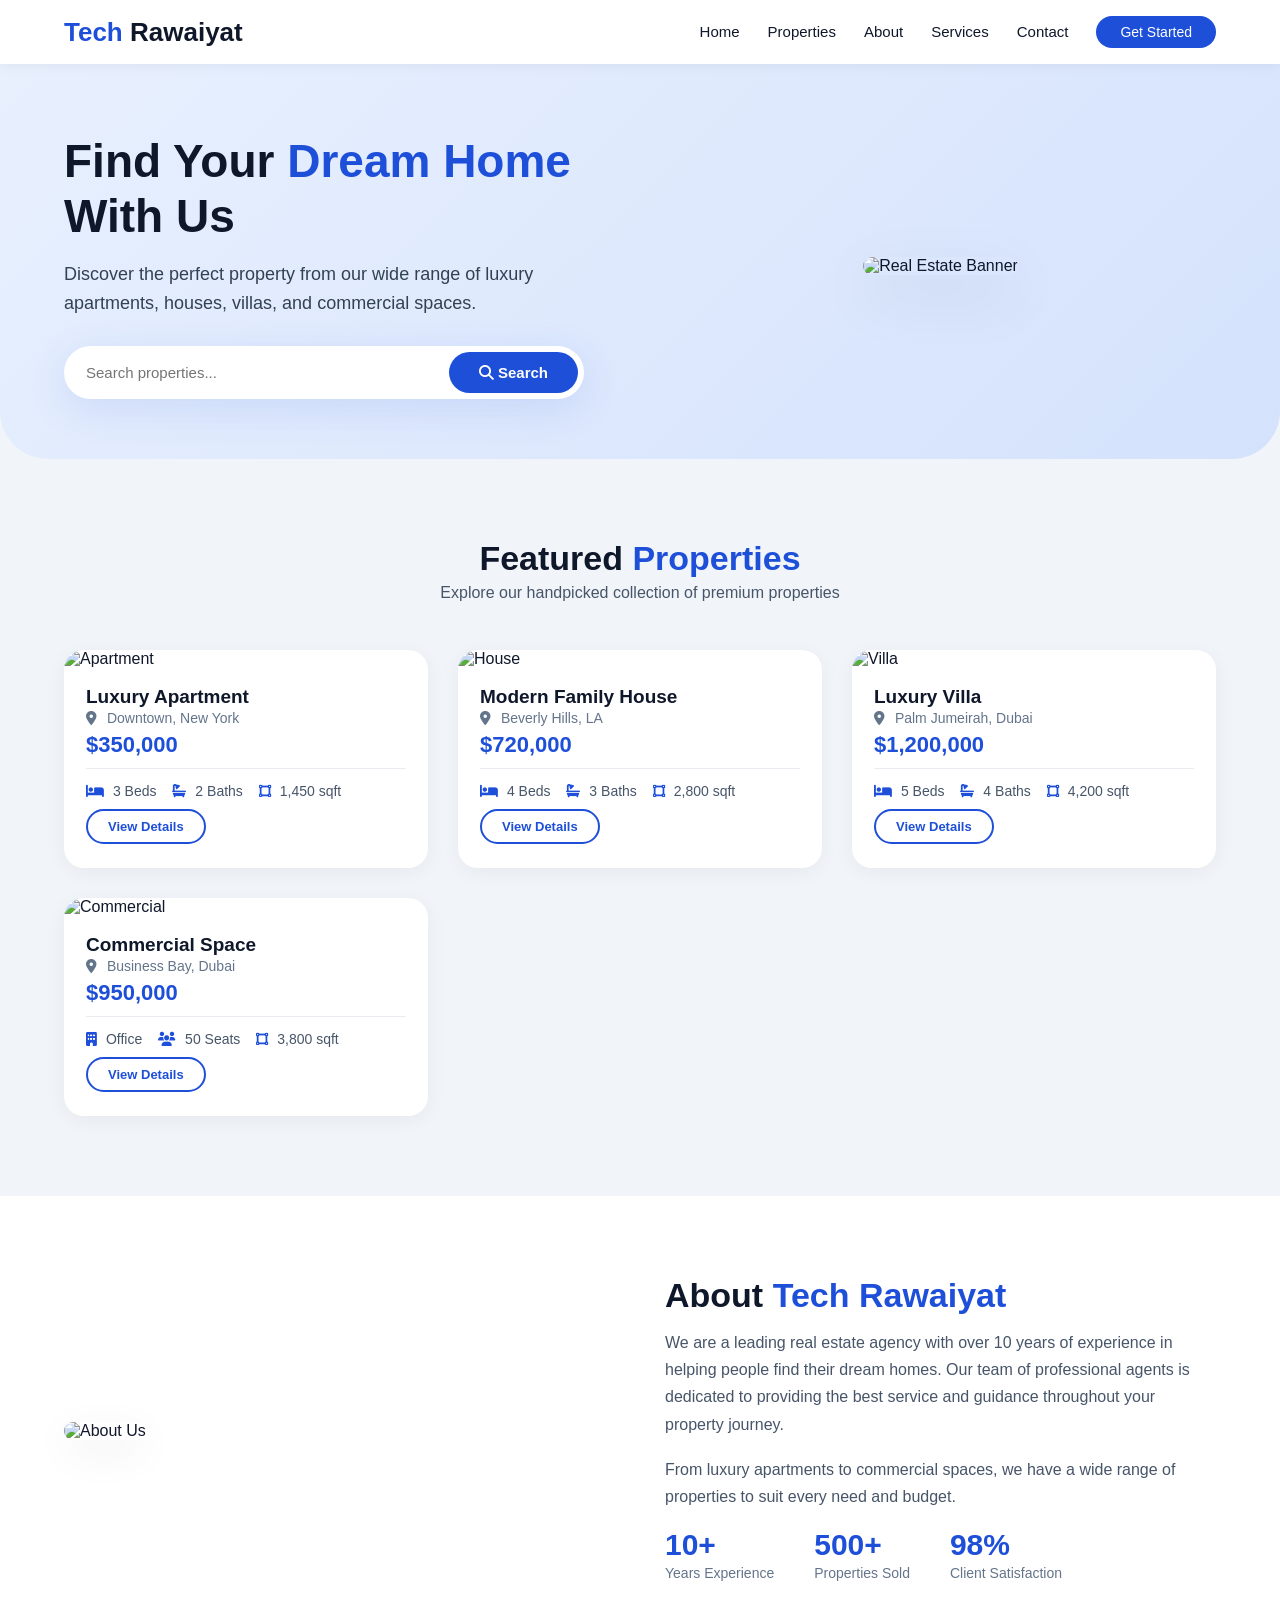
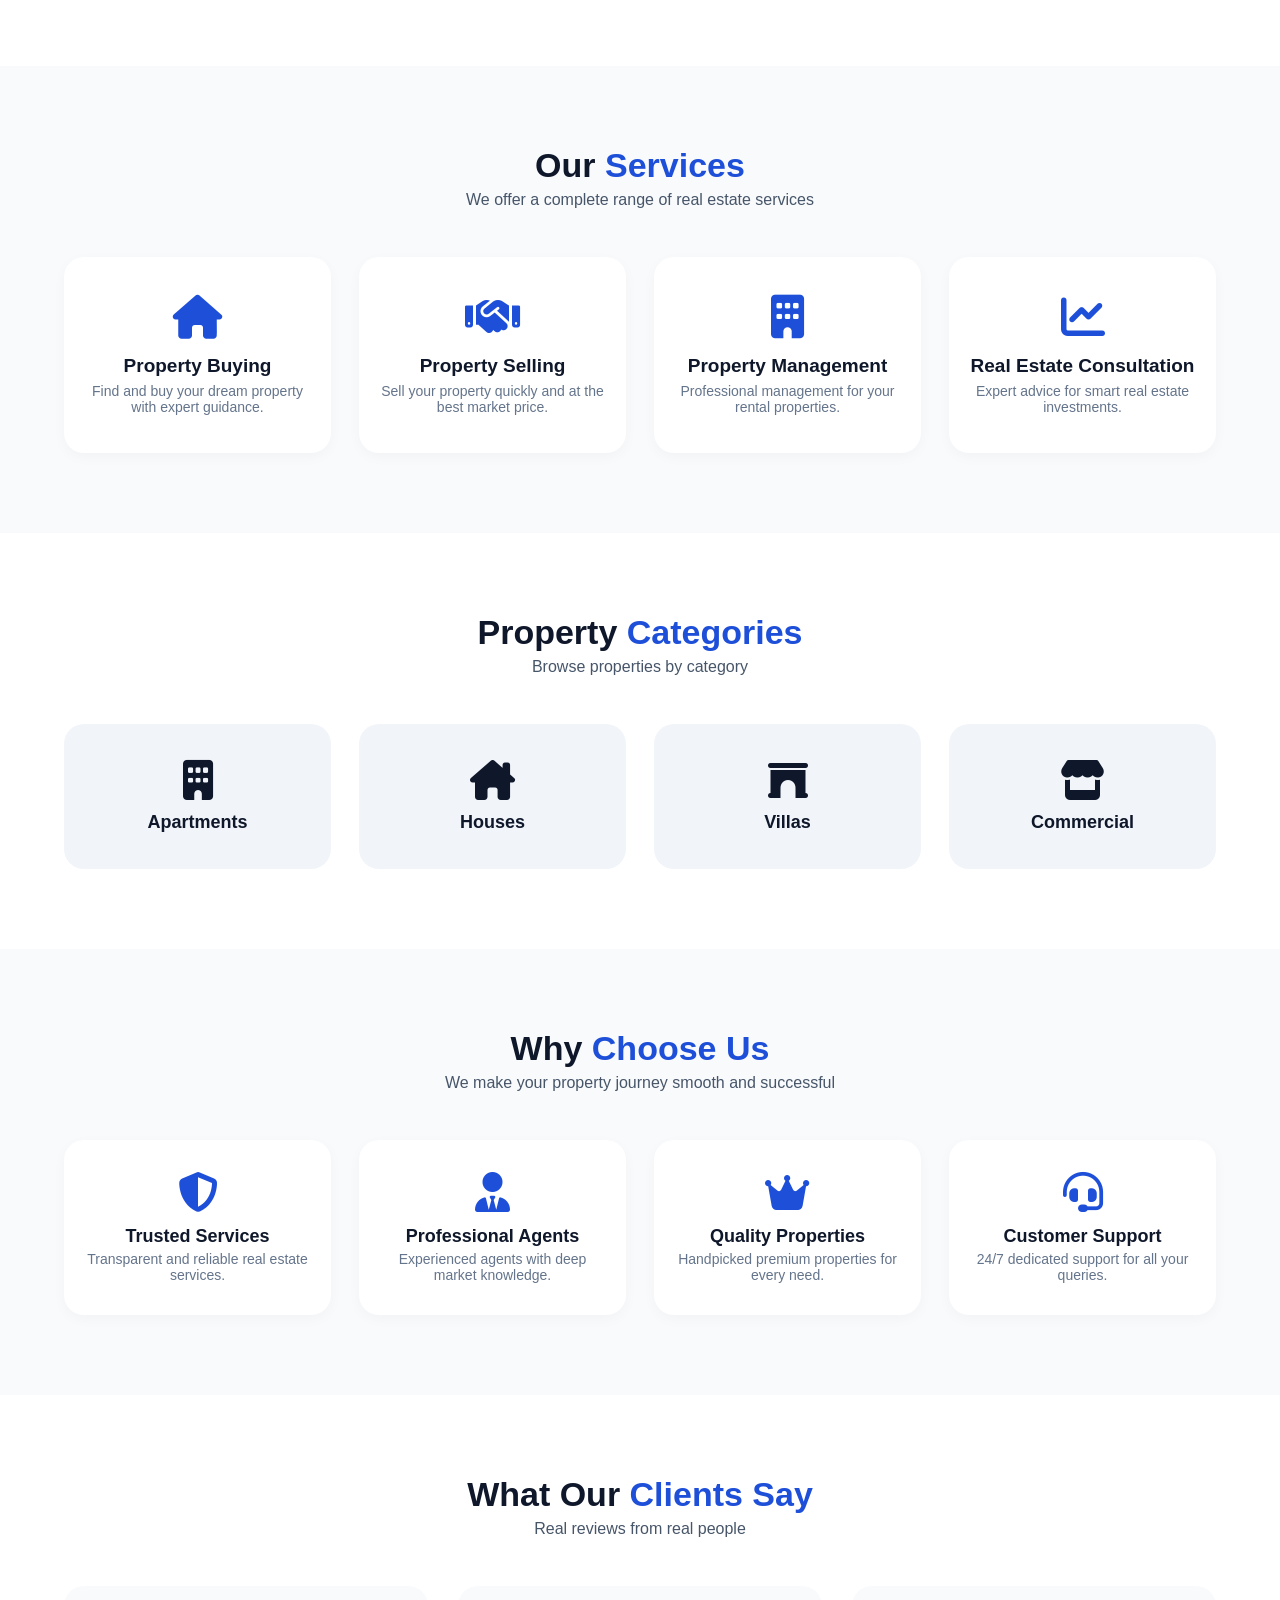
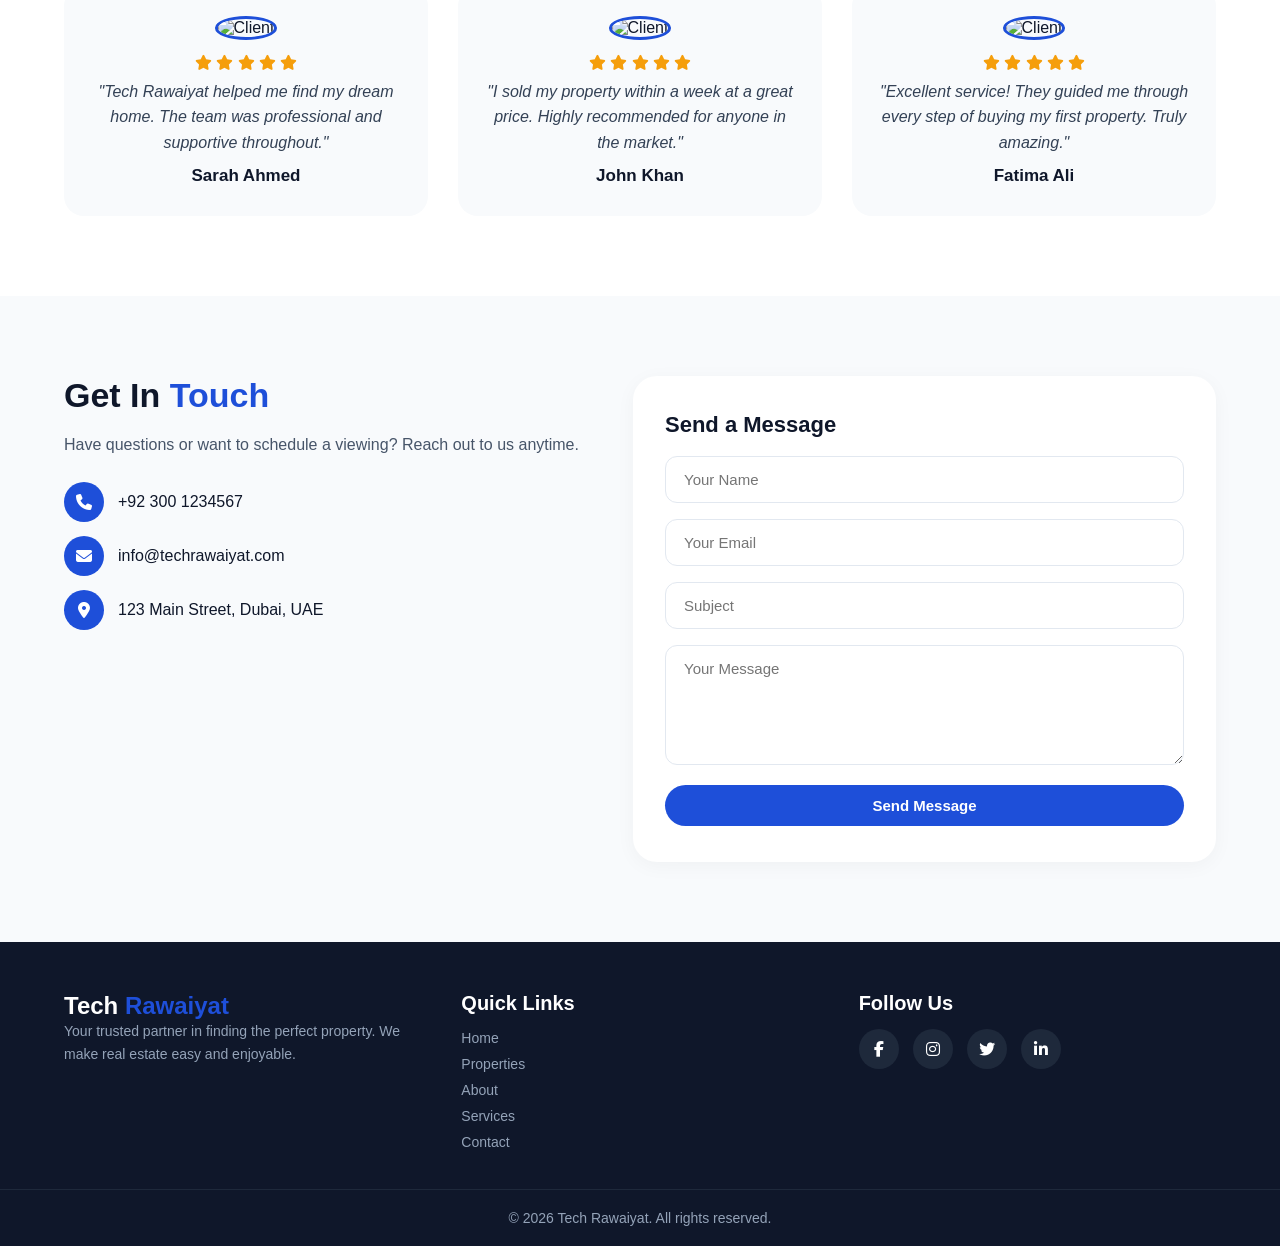
==== index.html @ 3147b2b9 "REal Estate Landing Page" ====
<!DOCTYPE html>
<html lang="en">
<head>
    <meta charset="UTF-8" />
    <meta name="viewport" content="width=device-width, initial-scale=1.0" />
    <title>Tech Rawaiyat - Real Estate</title>
    <link rel="stylesheet" href="https://cdnjs.cloudflare.com/ajax/libs/font-awesome/6.5.0/css/all.min.css" />
    <link rel="stylesheet" href="style.css" />
</head>
<body>

    <!-- ============================================================
    NAVBAR (1, 2, 3, 4)
    ============================================================ -->
    <nav class="navbar">
        <div class="container">
            <div class="logo">Tech <span>Rawaiyat</span></div>
            <div class="hamburger" onclick="toggleMenu()">
                <i class="fas fa-bars"></i>
            </div>
            <ul class="nav-links" id="navLinks">
                <li><a href="#home">Home</a></li>
                <li><a href="#properties">Properties</a></li>
                <li><a href="#about">About</a></li>
                <li><a href="#services">Services</a></li>
                <li><a href="#contact">Contact</a></li>
                <li><a href="#contact" class="btn-primary">Get Started</a></li>
            </ul>
        </div>
    </nav>

    <!-- ============================================================
    HERO SECTION (5, 6, 7, 8, 9)
    ============================================================ -->
    <section class="hero" id="home">
        <div class="container">
            <div class="hero-content">
                <h1>Find Your <span>Dream Home</span> With Us</h1>
                <p>Discover the perfect property from our wide range of luxury apartments, houses, villas, and commercial spaces.</p>
                <div class="hero-search">
                    <input type="text" placeholder="Search properties..." />
                    <button class="btn-primary"><i class="fas fa-search"></i> Search</button>
                </div>
            </div>
            <div class="hero-image">
                <img src="https://images.pexels.com/photos/106399/pexels-photo-106399.jpeg?w=600" alt="Real Estate Banner" />
            </div>
        </div>
    </section>

    <!-- ============================================================
    FEATURED PROPERTIES (10, 11, 12, 13, 14, 15, 16, 17)
    ============================================================ -->
    <section class="properties" id="properties">
        <div class="container">
            <div class="section-title">
                <h2>Featured <span>Properties</span></h2>
                <p>Explore our handpicked collection of premium properties</p>
            </div>
            <div class="property-grid">

                <div class="property-card">
                    <img src="https://images.pexels.com/photos/2587054/pexels-photo-2587054.jpeg?w=400" alt="Apartment" />
                    <div class="info">
                        <h3>Luxury Apartment</h3>
                        <p class="location"><i class="fas fa-map-marker-alt"></i> Downtown, New York</p>
                        <p class="price">$350,000</p>
                        <div class="details">
                            <span><i class="fas fa-bed"></i> 3 Beds</span>
                            <span><i class="fas fa-bath"></i> 2 Baths</span>
                            <span><i class="fas fa-vector-square"></i> 1,450 sqft</span>
                        </div>
                        <a href="#" class="btn-details">View Details</a>
                    </div>
                </div>

                <div class="property-card">
                    <img src="https://images.pexels.com/photos/280221/pexels-photo-280221.jpeg?w=400" alt="House" />
                    <div class="info">
                        <h3>Modern Family House</h3>
                        <p class="location"><i class="fas fa-map-marker-alt"></i> Beverly Hills, LA</p>
                        <p class="price">$720,000</p>
                        <div class="details">
                            <span><i class="fas fa-bed"></i> 4 Beds</span>
                            <span><i class="fas fa-bath"></i> 3 Baths</span>
                            <span><i class="fas fa-vector-square"></i> 2,800 sqft</span>
                        </div>
                        <a href="#" class="btn-details">View Details</a>
                    </div>
                </div>

                <div class="property-card">
                    <img src="https://images.pexels.com/photos/2473180/pexels-photo-2473180.jpeg?w=400" alt="Villa" />
                    <div class="info">
                        <h3>Luxury Villa</h3>
                        <p class="location"><i class="fas fa-map-marker-alt"></i> Palm Jumeirah, Dubai</p>
                        <p class="price">$1,200,000</p>
                        <div class="details">
                            <span><i class="fas fa-bed"></i> 5 Beds</span>
                            <span><i class="fas fa-bath"></i> 4 Baths</span>
                            <span><i class="fas fa-vector-square"></i> 4,200 sqft</span>
                        </div>
                        <a href="#" class="btn-details">View Details</a>
                    </div>
                </div>

                <div class="property-card">
                    <img src="https://images.pexels.com/photos/2860705/pexels-photo-2860705.jpeg?w=400" alt="Commercial" />
                    <div class="info">
                        <h3>Commercial Space</h3>
                        <p class="location"><i class="fas fa-map-marker-alt"></i> Business Bay, Dubai</p>
                        <p class="price">$950,000</p>
                        <div class="details">
                            <span><i class="fas fa-building"></i> Office</span>
                            <span><i class="fas fa-users"></i> 50 Seats</span>
                            <span><i class="fas fa-vector-square"></i> 3,800 sqft</span>
                        </div>
                        <a href="#" class="btn-details">View Details</a>
                    </div>
                </div>

            </div>
        </div>
    </section>

    <!-- ============================================================
    ABOUT US (18, 19, 20, 21)
    ============================================================ -->
    <section class="about" id="about">
        <div class="container">
            <div class="about-image">
                <img src="https://images.pexels.com/photos/106399/pexels-photo-106399.jpeg?w=600" alt="About Us" />
            </div>
            <div class="about-content">
                <h2>About <span>Tech Rawaiyat</span></h2>
                <p>We are a leading real estate agency with over 10 years of experience in helping people find their dream homes. Our team of professional agents is dedicated to providing the best service and guidance throughout your property journey.</p>
                <p>From luxury apartments to commercial spaces, we have a wide range of properties to suit every need and budget.</p>
                <div class="about-stats">
                    <div>
                        <h3>10+</h3>
                        <p>Years Experience</p>
                    </div>
                    <div>
                        <h3>500+</h3>
                        <p>Properties Sold</p>
                    </div>
                    <div>
                        <h3>98%</h3>
                        <p>Client Satisfaction</p>
                    </div>
                </div>
            </div>
        </div>
    </section>

    <!-- ============================================================
    SERVICES (22, 23, 24, 25, 26)
    ============================================================ -->
    <section class="services" id="services">
        <div class="container">
            <div class="section-title">
                <h2>Our <span>Services</span></h2>
                <p>We offer a complete range of real estate services</p>
            </div>
            <div class="service-grid">

                <div class="service-card">
                    <i class="fas fa-home"></i>
                    <h3>Property Buying</h3>
                    <p>Find and buy your dream property with expert guidance.</p>
                </div>

                <div class="service-card">
                    <i class="fas fa-handshake"></i>
                    <h3>Property Selling</h3>
                    <p>Sell your property quickly and at the best market price.</p>
                </div>

                <div class="service-card">
                    <i class="fas fa-building"></i>
                    <h3>Property Management</h3>
                    <p>Professional management for your rental properties.</p>
                </div>

                <div class="service-card">
                    <i class="fas fa-chart-line"></i>
                    <h3>Real Estate Consultation</h3>
                    <p>Expert advice for smart real estate investments.</p>
                </div>

            </div>
        </div>
    </section>

    <!-- ============================================================
    PROPERTY CATEGORIES (27, 28, 29, 30, 31)
    ============================================================ -->
    <section class="categories" id="categories">
        <div class="container">
            <div class="section-title">
                <h2>Property <span>Categories</span></h2>
                <p>Browse properties by category</p>
            </div>
            <div class="category-grid">

                <div class="category-card">
                    <i class="fas fa-building"></i>
                    <h3>Apartments</h3>
                </div>

                <div class="category-card">
                    <i class="fas fa-house-chimney"></i>
                    <h3>Houses</h3>
                </div>

                <div class="category-card">
                    <i class="fas fa-archway"></i>
                    <h3>Villas</h3>
                </div>

                <div class="category-card">
                    <i class="fas fa-store"></i>
                    <h3>Commercial</h3>
                </div>

            </div>
        </div>
    </section>

    <!-- ============================================================
    WHY CHOOSE US (32, 33, 34, 35, 36)
    ============================================================ -->
    <section class="why-choose" id="why-choose">
        <div class="container">
            <div class="section-title">
                <h2>Why <span>Choose Us</span></h2>
                <p>We make your property journey smooth and successful</p>
            </div>
            <div class="why-grid">

                <div class="why-card">
                    <i class="fas fa-shield-alt"></i>
                    <h3>Trusted Services</h3>
                    <p>Transparent and reliable real estate services.</p>
                </div>

                <div class="why-card">
                    <i class="fas fa-user-tie"></i>
                    <h3>Professional Agents</h3>
                    <p>Experienced agents with deep market knowledge.</p>
                </div>

                <div class="why-card">
                    <i class="fas fa-crown"></i>
                    <h3>Quality Properties</h3>
                    <p>Handpicked premium properties for every need.</p>
                </div>

                <div class="why-card">
                    <i class="fas fa-headset"></i>
                    <h3>Customer Support</h3>
                    <p>24/7 dedicated support for all your queries.</p>
                </div>

            </div>
        </div>
    </section>

    <!-- ============================================================
    TESTIMONIALS (37, 38, 39, 40)
    ============================================================ -->
    <section class="testimonials" id="testimonials">
        <div class="container">
            <div class="section-title">
                <h2>What Our <span>Clients Say</span></h2>
                <p>Real reviews from real people</p>
            </div>
            <div class="testimonial-grid">

                <div class="testimonial-card">
                    <img src="https://randomuser.me/api/portraits/women/44.jpg" alt="Client" />
                    <div class="stars">
                        <i class="fas fa-star"></i>
                        <i class="fas fa-star"></i>
                        <i class="fas fa-star"></i>
                        <i class="fas fa-star"></i>
                        <i class="fas fa-star"></i>
                    </div>
                    <p>"Tech Rawaiyat helped me find my dream home. The team was professional and supportive throughout."</p>
                    <h4>Sarah Ahmed</h4>
                </div>

                <div class="testimonial-card">
                    <img src="https://randomuser.me/api/portraits/men/32.jpg" alt="Client" />
                    <div class="stars">
                        <i class="fas fa-star"></i>
                        <i class="fas fa-star"></i>
                        <i class="fas fa-star"></i>
                        <i class="fas fa-star"></i>
                        <i class="fas fa-star"></i>
                    </div>
                    <p>"I sold my property within a week at a great price. Highly recommended for anyone in the market."</p>
                    <h4>John Khan</h4>
                </div>

                <div class="testimonial-card">
                    <img src="https://randomuser.me/api/portraits/women/68.jpg" alt="Client" />
                    <div class="stars">
                        <i class="fas fa-star"></i>
                        <i class="fas fa-star"></i>
                        <i class="fas fa-star"></i>
                        <i class="fas fa-star"></i>
                        <i class="fas fa-star"></i>
                    </div>
                    <p>"Excellent service! They guided me through every step of buying my first property. Truly amazing."</p>
                    <h4>Fatima Ali</h4>
                </div>

            </div>
        </div>
    </section>

    <!-- ============================================================
    CONTACT (41, 42, 43, 44, 45)
    ============================================================ -->
    <section class="contact" id="contact">
        <div class="container">
            <div class="contact-info">
                <h2>Get In <span>Touch</span></h2>
                <p>Have questions or want to schedule a viewing? Reach out to us anytime.</p>

                <div class="detail">
                    <i class="fas fa-phone"></i>
                    <span>+92 300 1234567</span>
                </div>
                <div class="detail">
                    <i class="fas fa-envelope"></i>
                    <span>info@techrawaiyat.com</span>
                </div>
                <div class="detail">
                    <i class="fas fa-map-marker-alt"></i>
                    <span>123 Main Street, Dubai, UAE</span>
                </div>
            </div>

            <div class="contact-form">
                <h3 style="font-size:22px; margin-bottom:18px;">Send a Message</h3>
                <form>
                    <input type="text" placeholder="Your Name" required />
                    <input type="email" placeholder="Your Email" required />
                    <input type="text" placeholder="Subject" />
                    <textarea placeholder="Your Message" required></textarea>
                    <button type="submit" class="btn-primary">Send Message</button>
                </form>
            </div>
        </div>
    </section>

    <!-- ============================================================
    FOOTER (46, 47, 48, 49, 50)
    ============================================================ -->
    <footer class="footer">
        <div class="container">

            <div class="footer-col">
                <div class="logo">Tech <span>Rawaiyat</span></div>
                <p>Your trusted partner in finding the perfect property. We make real estate easy and enjoyable.</p>
            </div>

            <div class="footer-col">
                <h3>Quick Links</h3>
                <ul>
                    <li><a href="#home">Home</a></li>
                    <li><a href="#properties">Properties</a></li>
                    <li><a href="#about">About</a></li>
                    <li><a href="#services">Services</a></li>
                    <li><a href="#contact">Contact</a></li>
                </ul>
            </div>

            <div class="footer-col">
                <h3>Follow Us</h3>
                <div class="social-icons">
                    <a href="#"><i class="fab fa-facebook-f"></i></a>
                    <a href="#"><i class="fab fa-instagram"></i></a>
                    <a href="#"><i class="fab fa-twitter"></i></a>
                    <a href="#"><i class="fab fa-linkedin-in"></i></a>
                </div>
            </div>

        </div>

        <div class="footer-bottom">
            <p>&copy; 2026 Tech Rawaiyat. All rights reserved.</p>
        </div>
    </footer>

    <!-- ============================================================
    JAVASCRIPT FOR HAMBURGER MENU
    ============================================================ -->
    <script>
        function toggleMenu() {
            const nav = document.getElementById('navLinks');
            nav.classList.toggle('active');
        }
    </script>

</body>
</html>
---- style.css ----
/* ============================================================
   RESET & BASE
   ============================================================ */
* {
    margin: 0;
    padding: 0;
    box-sizing: border-box;
    font-family: 'Segoe UI', Tahoma, Geneva, Verdana, sans-serif;
}

body {
    background: #f1f5f9;
    color: #0f172a;
}

a {
    text-decoration: none;
    color: inherit;
}

.container {
    max-width: 1200px;
    margin: 0 auto;
    padding: 0 24px;
}

html {
    scroll-behavior: smooth;
}

/* ============================================================
   BUTTONS
   ============================================================ */
.btn-primary {
    background: #1e4fd9;
    color: #fff;
    padding: 12px 32px;
    border: none;
    border-radius: 50px;
    font-size: 15px;
    font-weight: 600;
    cursor: pointer;
    transition: 0.3s;
    display: inline-block;
}

.btn-primary:hover {
    background: #163faf;
    transform: scale(1.04);
}

.btn-outline {
    background: transparent;
    color: #1e4fd9;
    padding: 10px 28px;
    border: 2px solid #1e4fd9;
    border-radius: 50px;
    font-size: 15px;
    font-weight: 600;
    cursor: pointer;
    transition: 0.3s;
    display: inline-block;
}

.btn-outline:hover {
    background: #1e4fd9;
    color: #fff;
}

.btn-details {
    background: transparent;
    color: #1e4fd9;
    padding: 8px 20px;
    border: 2px solid #1e4fd9;
    border-radius: 50px;
    font-size: 13px;
    font-weight: 600;
    cursor: pointer;
    transition: 0.3s;
    display: inline-block;
    margin-top: 10px;
}

.btn-details:hover {
    background: #1e4fd9;
    color: #fff;
}

/* ============================================================
   NAVBAR (1, 2, 3, 4)
   ============================================================ */
.navbar {
    background: #ffffff;
    padding: 16px 0;
    box-shadow: 0 2px 12px rgba(0, 0, 0, 0.05);
    position: sticky;
    top: 0;
    z-index: 999;
}

.navbar .container {
    display: flex;
    align-items: center;
    justify-content: space-between;
    flex-wrap: wrap;
}

.logo {
    font-size: 26px;
    font-weight: 800;
    color: #1e4fd9;
}

.logo span {
    color: #0f172a;
}

.nav-links {
    display: flex;
    list-style: none;
    gap: 28px;
    align-items: center;
}

.nav-links a {
    font-weight: 500;
    font-size: 15px;
    transition: 0.3s;
}

.nav-links a:hover {
    color: #1e4fd9;
}

.nav-links .btn-primary {
    padding: 8px 24px;
    font-size: 14px;
}

.hamburger {
    display: none;
    font-size: 28px;
    cursor: pointer;
    color: #0f172a;
}

/* ============================================================
   HERO SECTION (5, 6, 7, 8, 9)
   ============================================================ */
.hero {
    background: linear-gradient(135deg, #e8f0fe 0%, #d4e2fc 100%);
    padding: 70px 0 60px;
    border-radius: 0 0 48px 48px;
}

.hero .container {
    display: flex;
    align-items: center;
    gap: 50px;
    flex-wrap: wrap;
}

.hero-content {
    flex: 1;
    min-width: 300px;
}

.hero-content h1 {
    font-size: 46px;
    font-weight: 800;
    line-height: 1.2;
    margin-bottom: 16px;
}

.hero-content h1 span {
    color: #1e4fd9;
}

.hero-content p {
    font-size: 18px;
    color: #334155;
    margin-bottom: 28px;
    line-height: 1.6;
}

.hero-search {
    display: flex;
    gap: 8px;
    flex-wrap: wrap;
    background: #fff;
    padding: 6px 6px 6px 22px;
    border-radius: 60px;
    box-shadow: 0 10px 40px rgba(30, 79, 217, 0.12);
    max-width: 520px;
}

.hero-search input {
    flex: 1;
    border: none;
    outline: none;
    font-size: 15px;
    padding: 12px 0;
    min-width: 150px;
}

.hero-search .btn-primary {
    border-radius: 60px;
    padding: 12px 30px;
}

.hero-image {
    flex: 1;
    min-width: 270px;
    text-align: center;
}

.hero-image img {
    max-width: 100%;
    border-radius: 24px;
    box-shadow: 0 20px 60px rgba(0, 0, 0, 0.10);
}

/* ============================================================
   SECTION TITLES
   ============================================================ */
.section-title {
    text-align: center;
    margin-bottom: 48px;
}

.section-title h2 {
    font-size: 34px;
    font-weight: 700;
}

.section-title h2 span {
    color: #1e4fd9;
}

.section-title p {
    color: #475569;
    margin-top: 6px;
    font-size: 16px;
}

/* ============================================================
   FEATURED PROPERTIES (10, 11, 12, 13, 14, 15, 16, 17)
   ============================================================ */
.properties {
    padding: 80px 0;
}

.property-grid {
    display: grid;
    grid-template-columns: repeat(auto-fit, minmax(270px, 1fr));
    gap: 30px;
}

.property-card {
    background: #fff;
    border-radius: 20px;
    overflow: hidden;
    box-shadow: 0 4px 20px rgba(0, 0, 0, 0.05);
    transition: 0.35s ease;
}

.property-card:hover {
    transform: translateY(-10px);
    box-shadow: 0 16px 48px rgba(0, 0, 0, 0.10);
}

.property-card img {
    width: 100%;
    height: 210px;
    object-fit: cover;
}

.property-card .info {
    padding: 18px 22px 24px;
}

.property-card .info h3 {
    font-size: 19px;
    margin-bottom: 2px;
}

.property-card .info .location {
    color: #64748b;
    font-size: 14px;
    margin-bottom: 6px;
}

.property-card .info .location i {
    margin-right: 6px;
}

.property-card .info .price {
    font-size: 22px;
    font-weight: 700;
    color: #1e4fd9;
    margin-bottom: 10px;
}

.property-card .info .details {
    display: flex;
    gap: 16px;
    font-size: 14px;
    color: #475569;
    border-top: 1px solid #e9edf2;
    padding-top: 14px;
    flex-wrap: wrap;
}

.property-card .info .details i {
    margin-right: 5px;
    color: #1e4fd9;
}

/* ============================================================
   ABOUT US (18, 19, 20, 21)
   ============================================================ */
.about {
    padding: 80px 0;
    background: #fff;
}

.about .container {
    display: flex;
    gap: 50px;
    flex-wrap: wrap;
    align-items: center;
}

.about-image {
    flex: 1;
    min-width: 270px;
}

.about-image img {
    width: 100%;
    border-radius: 24px;
    box-shadow: 0 12px 40px rgba(0, 0, 0, 0.07);
}

.about-content {
    flex: 1;
    min-width: 270px;
}

.about-content h2 {
    font-size: 34px;
    margin-bottom: 14px;
}

.about-content h2 span {
    color: #1e4fd9;
}

.about-content p {
    color: #475569;
    line-height: 1.7;
    margin-bottom: 18px;
}

.about-stats {
    display: flex;
    gap: 40px;
    margin-top: 16px;
    flex-wrap: wrap;
}

.about-stats div h3 {
    font-size: 30px;
    color: #1e4fd9;
}

.about-stats div p {
    font-size: 14px;
    color: #64748b;
    margin: 0;
}

/* ============================================================
   SERVICES (22, 23, 24, 25, 26)
   ============================================================ */
.services {
    padding: 80px 0;
    background: #f8fafc;
}

.service-grid {
    display: grid;
    grid-template-columns: repeat(auto-fit, minmax(220px, 1fr));
    gap: 28px;
}

.service-card {
    background: #fff;
    padding: 38px 20px;
    text-align: center;
    border-radius: 20px;
    box-shadow: 0 4px 14px rgba(0, 0, 0, 0.03);
    transition: 0.3s;
}

.service-card:hover {
    transform: translateY(-6px);
    box-shadow: 0 12px 32px rgba(0, 0, 0, 0.07);
}

.service-card i {
    font-size: 44px;
    color: #1e4fd9;
    margin-bottom: 16px;
}

.service-card h3 {
    font-size: 19px;
    margin-bottom: 6px;
}

.service-card p {
    color: #64748b;
    font-size: 14px;
}

/* ============================================================
   PROPERTY CATEGORIES (27, 28, 29, 30, 31)
   ============================================================ */
.categories {
    padding: 80px 0;
    background: #fff;
}

.category-grid {
    display: grid;
    grid-template-columns: repeat(auto-fit, minmax(200px, 1fr));
    gap: 28px;
}

.category-card {
    background: #f1f5f9;
    padding: 36px 20px;
    text-align: center;
    border-radius: 20px;
    transition: 0.3s;
    cursor: default;
}

.category-card:hover {
    background: #1e4fd9;
    color: #fff;
    transform: scale(1.03);
}

.category-card i {
    font-size: 40px;
    margin-bottom: 12px;
    display: block;
}

.category-card h3 {
    font-size: 18px;
}

/* ============================================================
   WHY CHOOSE US (32, 33, 34, 35, 36)
   ============================================================ */
.why-choose {
    padding: 80px 0;
    background: #f8fafc;
}

.why-grid {
    display: grid;
    grid-template-columns: repeat(auto-fit, minmax(200px, 1fr));
    gap: 28px;
}

.why-card {
    background: #fff;
    padding: 32px 20px;
    text-align: center;
    border-radius: 20px;
    box-shadow: 0 4px 14px rgba(0, 0, 0, 0.03);
    transition: 0.3s;
}

.why-card:hover {
    transform: translateY(-6px);
    box-shadow: 0 12px 32px rgba(0, 0, 0, 0.07);
}

.why-card i {
    font-size: 40px;
    color: #1e4fd9;
    margin-bottom: 14px;
}

.why-card h3 {
    font-size: 18px;
    margin-bottom: 4px;
}

.why-card p {
    color: #64748b;
    font-size: 14px;
}

/* ============================================================
   TESTIMONIALS (37, 38, 39, 40)
   ============================================================ */
.testimonials {
    padding: 80px 0;
    background: #fff;
}

.testimonial-grid {
    display: grid;
    grid-template-columns: repeat(auto-fit, minmax(260px, 1fr));
    gap: 30px;
}

.testimonial-card {
    background: #f8fafc;
    padding: 30px 24px;
    border-radius: 20px;
    text-align: center;
    transition: 0.3s;
}

.testimonial-card:hover {
    transform: translateY(-6px);
    box-shadow: 0 8px 28px rgba(0, 0, 0, 0.06);
}

.testimonial-card img {
    width: 70px;
    height: 70px;
    border-radius: 50%;
    object-fit: cover;
    margin-bottom: 14px;
    border: 3px solid #1e4fd9;
}

.testimonial-card p {
    font-style: italic;
    color: #334155;
    line-height: 1.6;
    margin-bottom: 10px;
}

.testimonial-card h4 {
    font-size: 17px;
    color: #0f172a;
}

.testimonial-card .stars {
    color: #f59e0b;
    margin-bottom: 8px;
    font-size: 15px;
}

/* ============================================================
   CONTACT (41, 42, 43, 44, 45)
   ============================================================ */
.contact {
    padding: 80px 0;
    background: #f8fafc;
}

.contact .container {
    display: flex;
    gap: 50px;
    flex-wrap: wrap;
}

.contact-info {
    flex: 1;
    min-width: 250px;
}

.contact-info h2 {
    font-size: 34px;
    margin-bottom: 16px;
}

.contact-info h2 span {
    color: #1e4fd9;
}

.contact-info p {
    color: #475569;
    line-height: 1.7;
    margin-bottom: 24px;
}

.contact-info .detail {
    display: flex;
    align-items: center;
    gap: 14px;
    margin-bottom: 14px;
}

.contact-info .detail i {
    width: 40px;
    height: 40px;
    background: #1e4fd9;
    color: #fff;
    border-radius: 50%;
    display: flex;
    align-items: center;
    justify-content: center;
    font-size: 16px;
}

.contact-form {
    flex: 1;
    min-width: 260px;
    background: #fff;
    padding: 36px 32px;
    border-radius: 24px;
    box-shadow: 0 4px 20px rgba(0, 0, 0, 0.04);
}

.contact-form input,
.contact-form textarea {
    width: 100%;
    padding: 14px 18px;
    margin-bottom: 16px;
    border: 1px solid #e2e8f0;
    border-radius: 12px;
    font-size: 15px;
    outline: none;
    transition: 0.3s;
}

.contact-form input:focus,
.contact-form textarea:focus {
    border-color: #1e4fd9;
    box-shadow: 0 0 0 3px rgba(30, 79, 217, 0.10);
}

.contact-form textarea {
    height: 120px;
    resize: vertical;
}

.contact-form .btn-primary {
    width: 100%;
}

/* ============================================================
   FOOTER (46, 47, 48, 49, 50)
   ============================================================ */
.footer {
    background: #0f172a;
    color: #e2e8f0;
    padding: 50px 0 20px;
}

.footer .container {
    display: flex;
    flex-wrap: wrap;
    gap: 40px;
    justify-content: space-between;
}

.footer-col {
    flex: 1;
    min-width: 160px;
}

.footer-col h3 {
    font-size: 20px;
    margin-bottom: 14px;
    color: #fff;
}

.footer-col .logo {
    color: #fff;
    font-size: 24px;
}

.footer-col .logo span {
    color: #1e4fd9;
}

.footer-col p {
    font-size: 14px;
    line-height: 1.7;
    color: #94a3b8;
}

.footer-col ul {
    list-style: none;
}

.footer-col ul li {
    margin-bottom: 8px;
}

.footer-col ul li a {
    color: #94a3b8;
    font-size: 14px;
    transition: 0.3s;
}

.footer-col ul li a:hover {
    color: #fff;
}

.footer-col .social-icons {
    display: flex;
    gap: 14px;
    margin-top: 12px;
}

.footer-col .social-icons a {
    width: 40px;
    height: 40px;
    background: #1e293b;
    border-radius: 50%;
    display: flex;
    align-items: center;
    justify-content: center;
    color: #fff;
    transition: 0.3s;
}

.footer-col .social-icons a:hover {
    background: #1e4fd9;
    transform: scale(1.08);
}

.footer-bottom {
    border-top: 1px solid #1e293b;
    padding-top: 20px;
    margin-top: 30px;
    text-align: center;
    font-size: 14px;
    color: #94a3b8;
}

/* ============================================================
   RESPONSIVE
   ============================================================ */
@media (max-width: 820px) {
    .hamburger {
        display: block;
    }

    .nav-links {
        display: none;
        width: 100%;
        flex-direction: column;
        gap: 16px;
        padding: 18px 0 8px;
    }

    .nav-links.active {
        display: flex;
    }

    .hero-content h1 {
        font-size: 34px;
    }

    .hero-search {
        border-radius: 30px;
        padding: 10px 14px;
        background: #fff;
    }

    .hero-search input {
        width: 100%;
        min-width: unset;
    }

    .hero-search .btn-primary {
        width: 100%;
        text-align: center;
    }

    .section-title h2 {
        font-size: 28px;
    }

    .about-stats {
        gap: 24px;
    }
}

@media (max-width: 480px) {
    .hero-content h1 {
        font-size: 28px;
    }

    .hero {
        padding: 40px 0 40px;
    }

    .container {
        padding: 0 16px;
    }

    .btn-primary {
        padding: 10px 24px;
        font-size: 14px;
    }

    .property-grid {
        grid-template-columns: 1fr;
    }
}
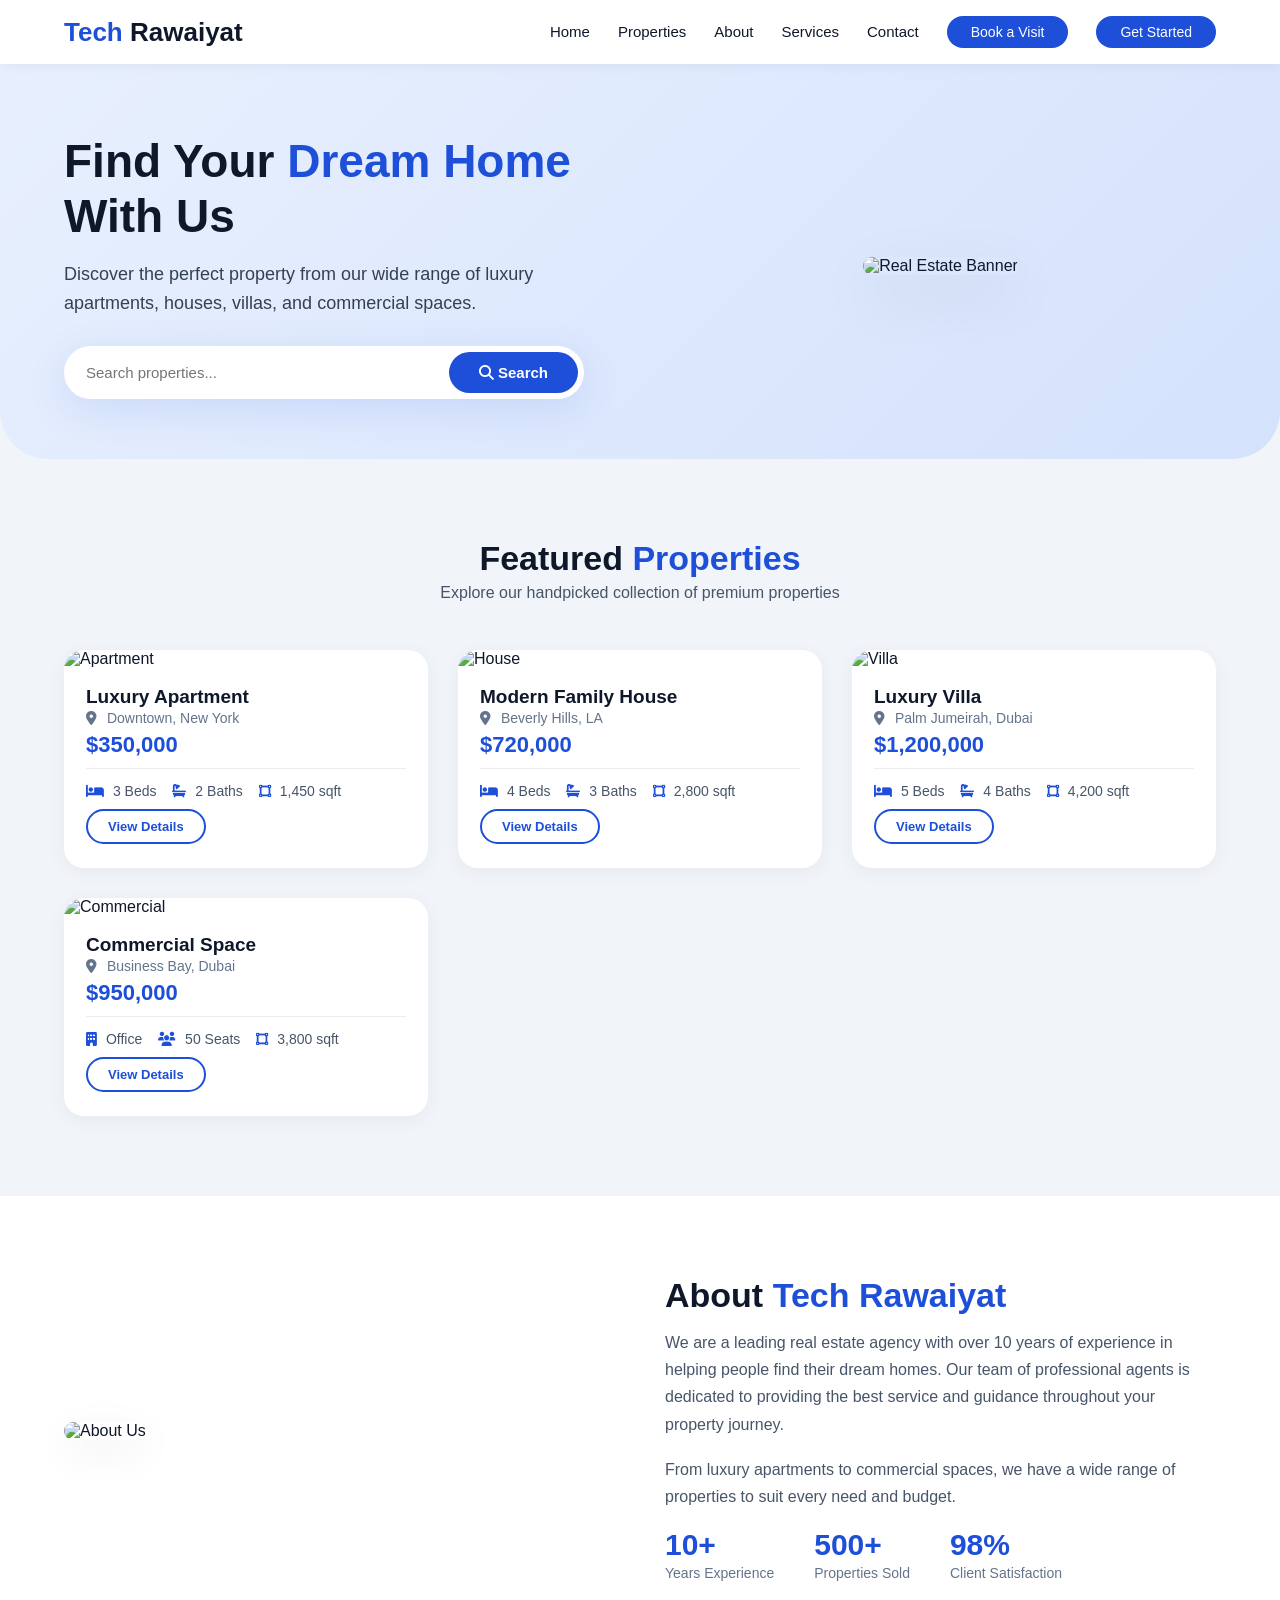
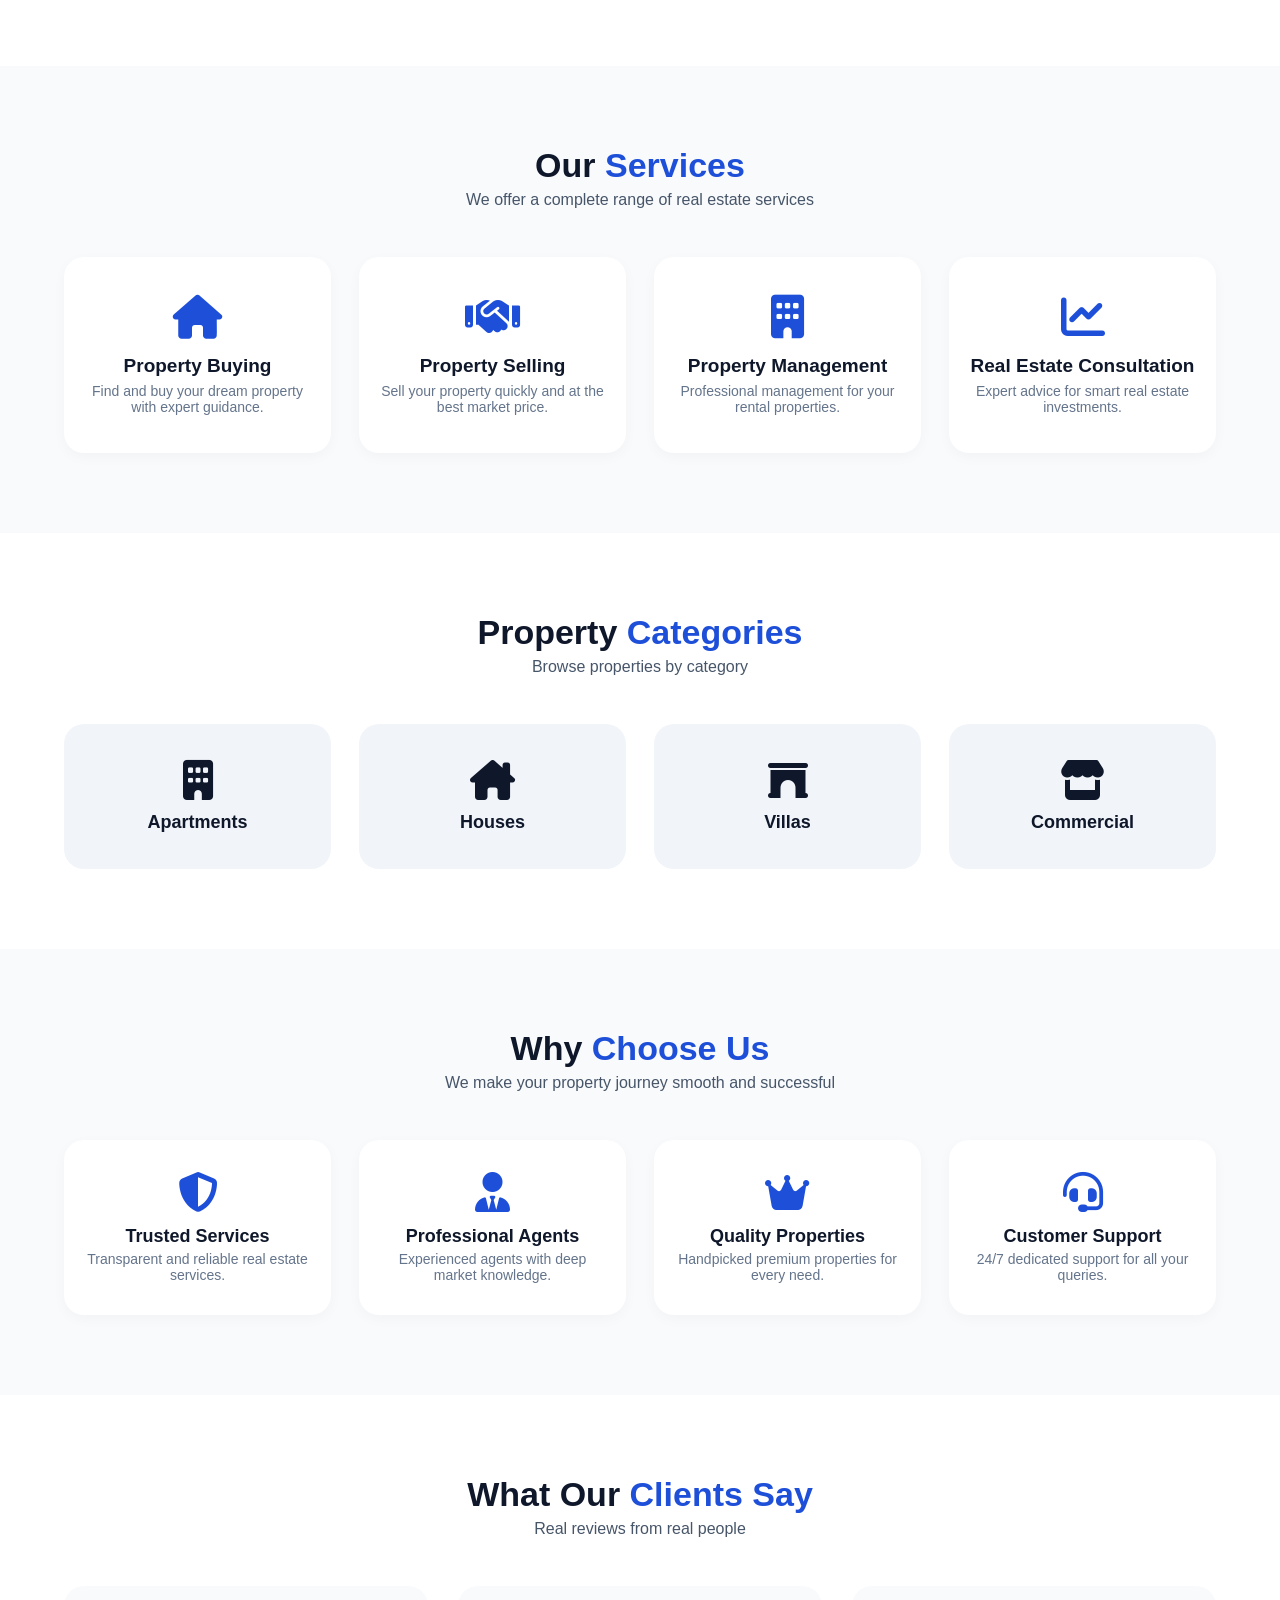
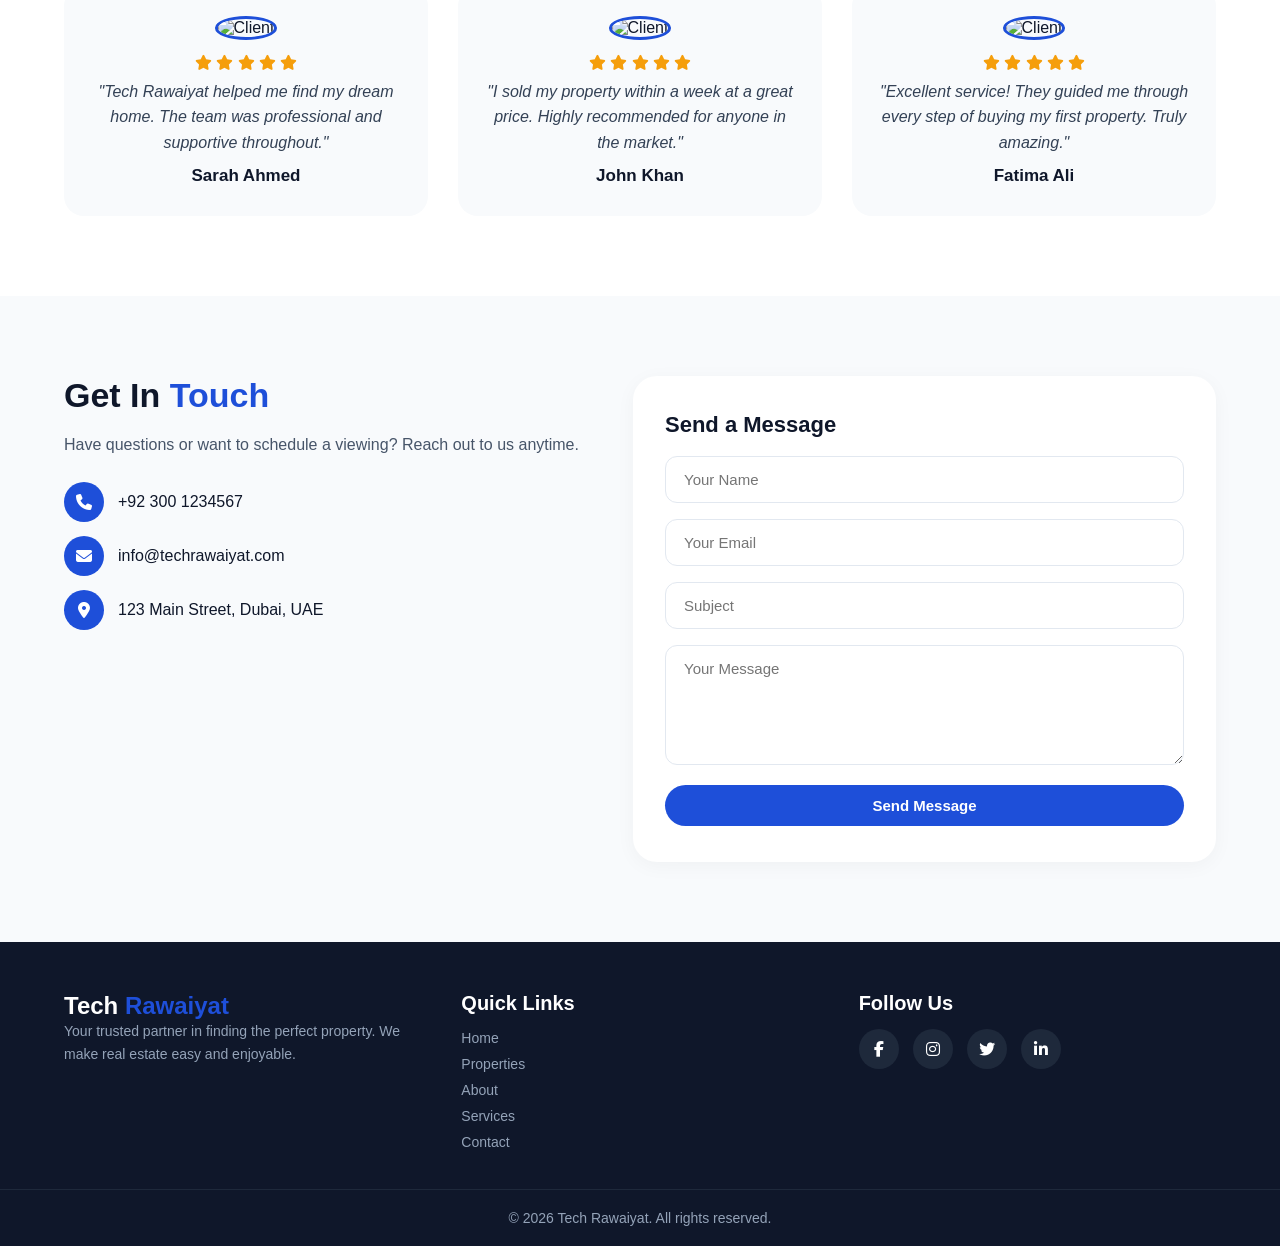
==== commit bd3ea0fb: "Add booking link to navbar" ====
--- a/index.html
+++ b/index.html
@@ -24,6 +24,7 @@
                 <li><a href="#about">About</a></li>
                 <li><a href="#services">Services</a></li>
                 <li><a href="#contact">Contact</a></li>
+              <li><a href="booking.html" class="btn-primary">Book a Visit</a></li>
                 <li><a href="#contact" class="btn-primary">Get Started</a></li>
             </ul>
         </div>
